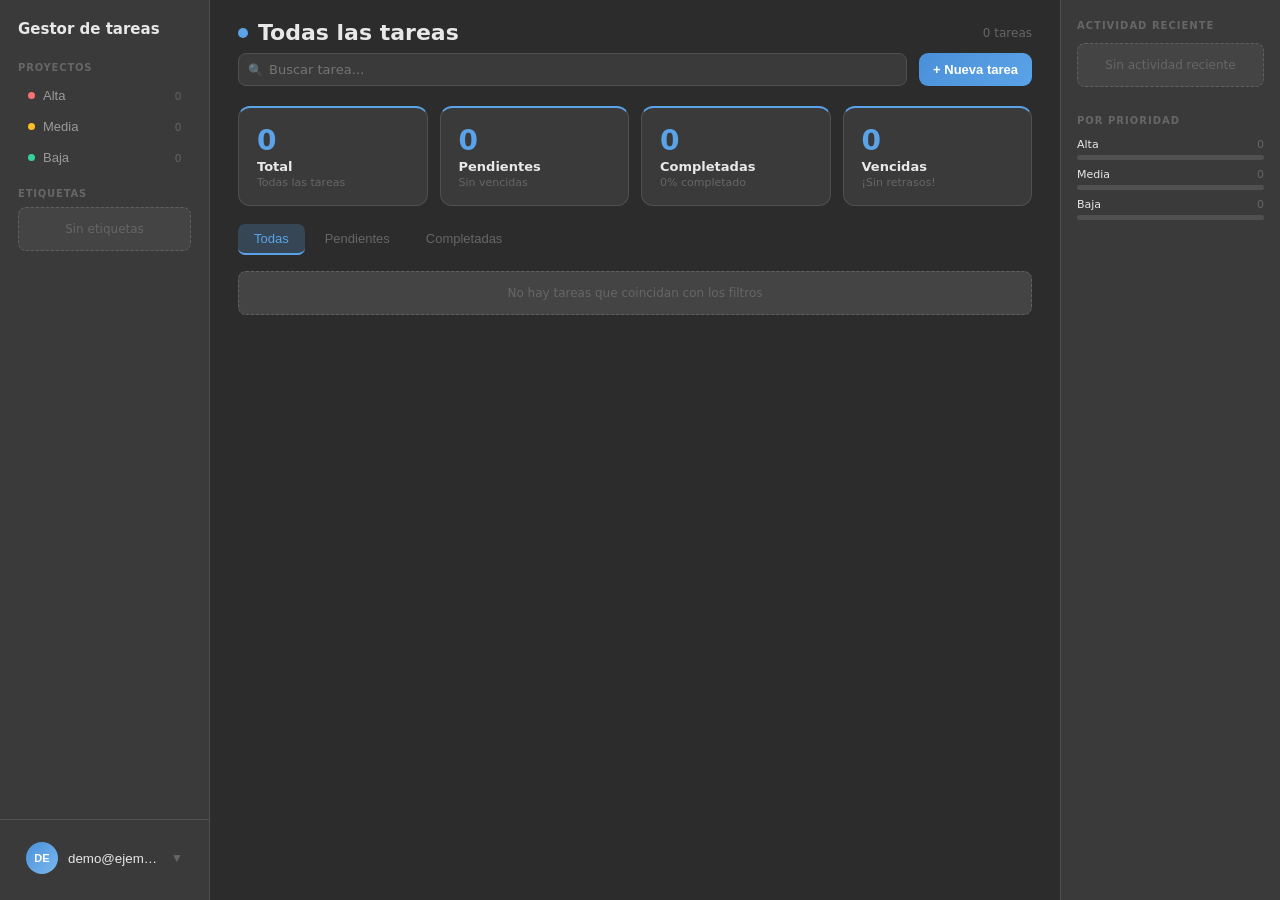
==== index.html @ 8f87f24b "first commit" ====
<!DOCTYPE html>
<html lang="es" data-theme="dark">
<head>
  <meta charset="UTF-8" />
  <meta name="viewport" content="width=device-width, initial-scale=1.0" />
  <title>Gestor de tareas</title>
  <link rel="stylesheet" href="/css/styles.css" />
</head>
<body>
  <div id="app" class="app-shell">

    <!-- Sidebar -->
    <aside id="sidebar" class="sidebar">
      <div class="sidebar-header">
        <div class="logo">Gestor de tareas</div>
      </div>

      <nav class="sidebar-nav">
        <h4>Proyectos</h4>
        <div id="priorityList"></div>
        <h4>Etiquetas</h4>
        <div id="tagList"></div>
      </nav>

      <div class="sidebar-footer">
        <button id="userMenuBtn" class="user-btn">
          <span class="avatar" id="userAvatar">TU</span>
          <span id="userEmail">Tu cuenta</span>
          <span class="arrow">▼</span>
        </button>
        
        <div class="user-dropdown" id="userMenuDropdown" style="display:none;">
          <!-- Botones principales con clase exclusiva -->
          <button class="menu-btn">Configuración</button>
          <button class="menu-btn">Notificaciones</button>
          
          <!-- Selector de Temas -->
          <div class="theme-option">
            <span>Tema</span>
            <div class="theme-buttons">
              <button class="theme-btn active" data-theme="dark" title="Oscuro"></button>
              <button class="theme-btn" data-theme="light" title="Claro"></button>
            </div>
          </div>
          
          <button class="menu-btn danger">→ Cerrar sesión</button>
        </div> <!-- ¡Esta era la etiqueta que faltaba cerrar aquí! -->
      </div>
    </aside>

    <!-- Backdrop móvil -->
    <div id="sidebarBackdrop" class="sidebar-backdrop"></div>

    <!-- Main -->
    <main class="main-area">
      <header class="header-area">
        <button id="hamburgerBtn" class="hamburger-btn">☰</button>
        <div class="header-top">
          <div class="header-title">
            <span id="priorityDot" class="priority-dot"></span>
            <h1 id="pageTitle">Todas las tareas</h1>
          </div>
          <p class="header-subtitle" id="taskCounter">Cargando…</p>
        </div>
        <div class="header-actions">
          <div class="search-wrapper">
            <input id="searchInput" class="search-input" placeholder="Buscar tarea…" />
          </div>
          <button id="newTaskBtn" class="btn-primary">+ Nueva tarea</button>
        </div>
      </header>

      <section class="stats-grid" id="statsGrid"></section>
      <div class="tabs-bar" id="tabsBar"></div>
      <div id="contentArea" class="task-list"></div>
    </main>

    <!-- Right Panel -->
    <aside class="right-panel">
      <h4>Actividad Reciente</h4>
      <div id="activityList"></div>
      <h4>Por Prioridad</h4>
      <div id="priorityChart"></div>
    </aside>
  </div>

  <div id="modalContainer"></div>

  <script src="/js/auth.js"></script>
  <script src="/js/tasks.js"></script>
  <script src="/js/tags.js"></script>
  <script src="/js/subtasks.js"></script>
  <script src="/js/app.js"></script>
</body>
</html>
---- css/styles.css ----
/* ===== ARCHIVO PRINCIPAL =====
   Une todos los módulos de estilos.
   Solo este archivo se enlaza en el HTML. */

@import url("variables.css");
@import url("layout.css");
@import url("sidebar.css");
@import url("header.css");
@import url("cards.css");
@import url("calendar.css");
@import url("modals.css");
@import url("responsive.css");
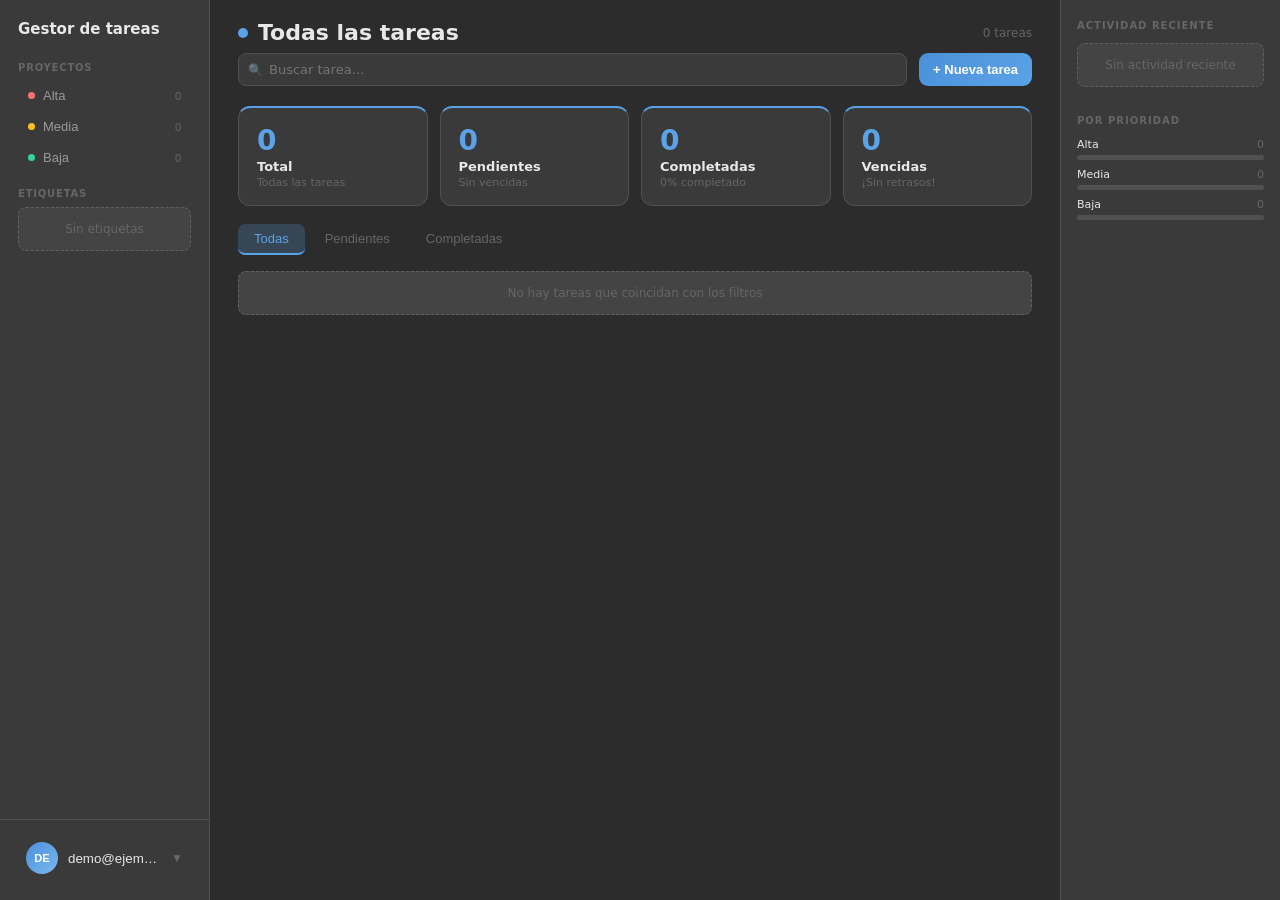
==== commit fb748ff8: "Agregue editar tareas y corregi subtareas" ====
--- a/index.html
+++ b/index.html
@@ -86,10 +86,7 @@
 
   <div id="modalContainer"></div>
 
-  <script src="/js/auth.js"></script>
-  <script src="/js/tasks.js"></script>
-  <script src="/js/tags.js"></script>
-  <script src="/js/subtasks.js"></script>
-  <script src="/js/app.js"></script>
+  <!-- scripts -->
+  <script src="/js/app.js" type="module"></script>
 </body>
 </html>
--- a/css/styles.css
+++ b/css/styles.css
@@ -1,4 +1,4 @@
-/* ===== ARCHIVO PRINCIPAL =====
+/* ARCHIVO PRINCIPAL
    Une todos los módulos de estilos.
    Solo este archivo se enlaza en el HTML. */
 
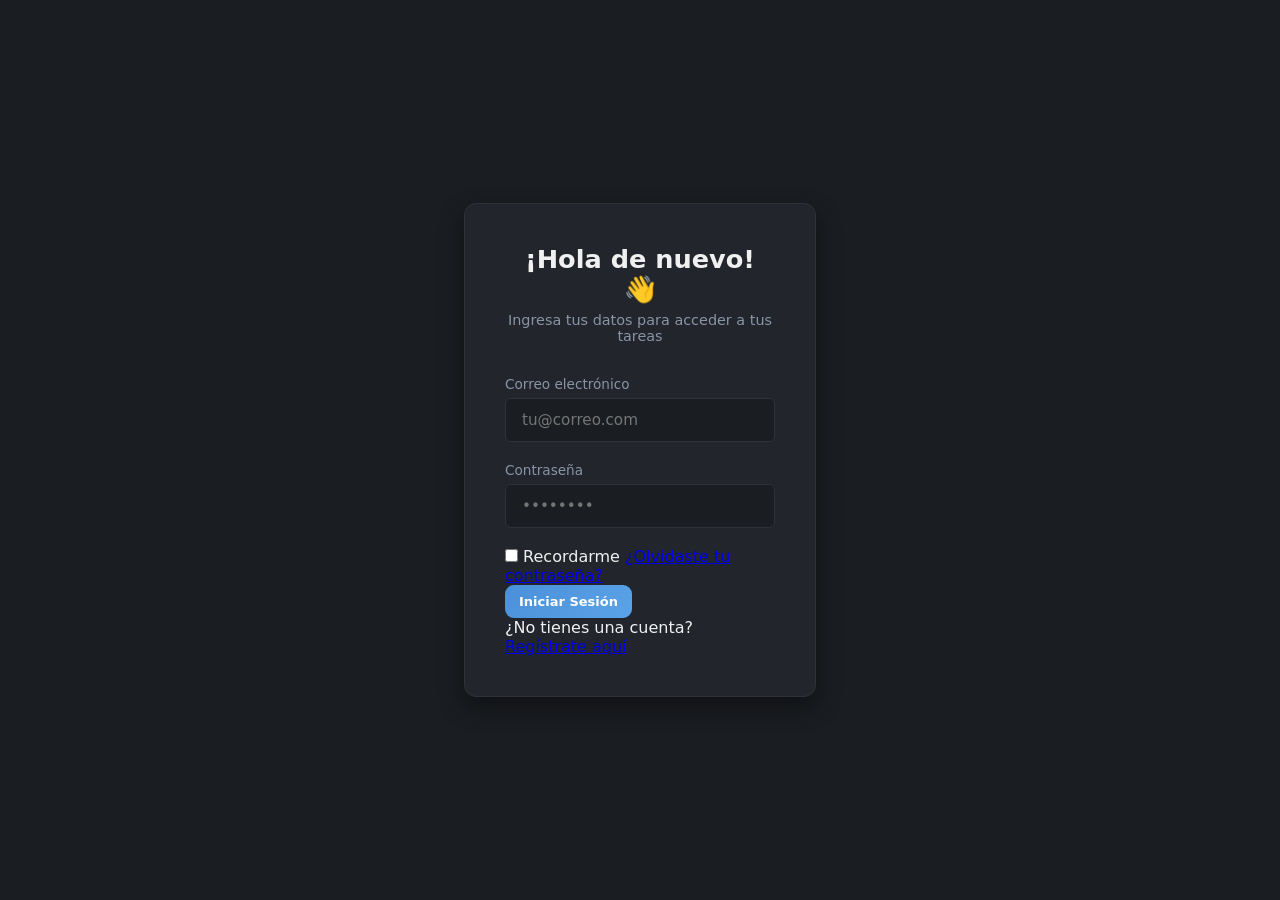
==== commit aa42f27d: "Se agrego el inicio de sesion y cierre de sesion" ====
--- a/index.html
+++ b/index.html
@@ -4,7 +4,8 @@
   <meta charset="UTF-8" />
   <meta name="viewport" content="width=device-width, initial-scale=1.0" />
   <title>Gestor de tareas</title>
-  <link rel="stylesheet" href="/css/styles.css" />
+  <!-- Ruta relativa corregida para la carpeta /css -->
+  <link rel="stylesheet" href="../css/styles.css" />
 </head>
 <body>
   <div id="app" class="app-shell">
@@ -30,7 +31,6 @@
         </button>
         
         <div class="user-dropdown" id="userMenuDropdown" style="display:none;">
-          <!-- Botones principales con clase exclusiva -->
           <button class="menu-btn">Configuración</button>
           <button class="menu-btn">Notificaciones</button>
           
@@ -43,8 +43,8 @@
             </div>
           </div>
           
-          <button class="menu-btn danger">→ Cerrar sesión</button>
-        </div> <!-- ¡Esta era la etiqueta que faltaba cerrar aquí! -->
+          <button id="logoutBtn" class="menu-btn danger">→ Cerrar sesión</button>
+        </div> 
       </div>
     </aside>
 
@@ -86,7 +86,7 @@
 
   <div id="modalContainer"></div>
 
-  <!-- scripts -->
-  <script src="/js/app.js" type="module"></script>
-</body>
-</html>
+  <!-- Script de la aplicación con ruta relativa corregida -->
+  <script type="module" src="../js/app.js"></script>
+  </body>
+</html>
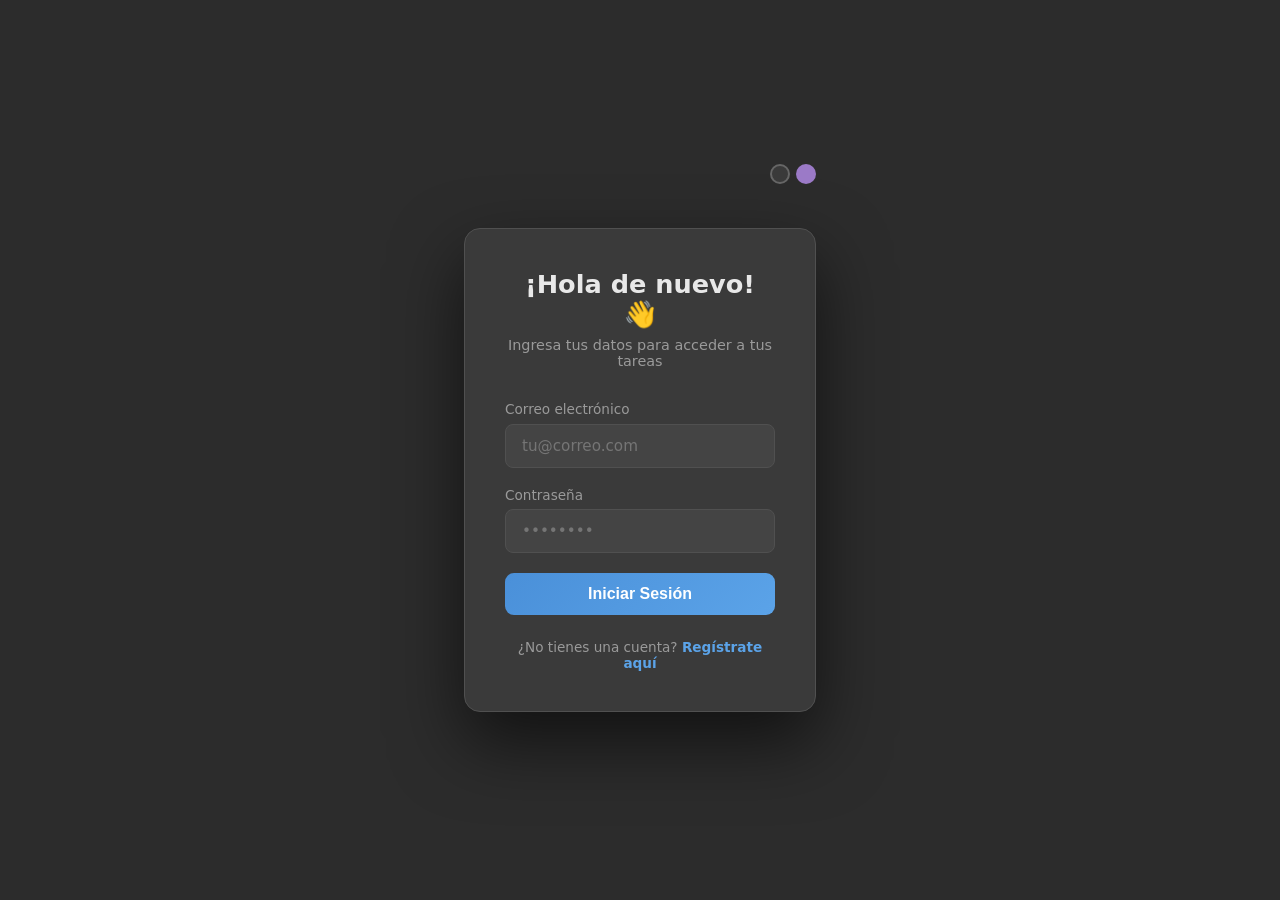
==== commit 121da05f: "Finalice la pantalla principal" ====
--- a/index.html
+++ b/index.html
@@ -4,8 +4,8 @@
   <meta charset="UTF-8" />
   <meta name="viewport" content="width=device-width, initial-scale=1.0" />
   <title>Gestor de tareas</title>
-  <!-- Ruta relativa corregida para la carpeta /css -->
-  <link rel="stylesheet" href="../css/styles.css" />
+  <!-- Ruta para la carpeta /css -->
+  <link rel="stylesheet" href="css/styles.css" />
 </head>
 <body>
   <div id="app" class="app-shell">
@@ -31,9 +31,6 @@
         </button>
         
         <div class="user-dropdown" id="userMenuDropdown" style="display:none;">
-          <button class="menu-btn">Configuración</button>
-          <button class="menu-btn">Notificaciones</button>
-          
           <!-- Selector de Temas -->
           <div class="theme-option">
             <span>Tema</span>
@@ -42,7 +39,7 @@
               <button class="theme-btn" data-theme="light" title="Claro"></button>
             </div>
           </div>
-          
+
           <button id="logoutBtn" class="menu-btn danger">→ Cerrar sesión</button>
         </div> 
       </div>
@@ -86,7 +83,7 @@
 
   <div id="modalContainer"></div>
 
-  <!-- Script de la aplicación con ruta relativa corregida -->
-  <script type="module" src="../js/app.js"></script>
+  <!-- Script de la aplicación -->
+  <script type="module" src="js/app.js"></script>
   </body>
 </html>
